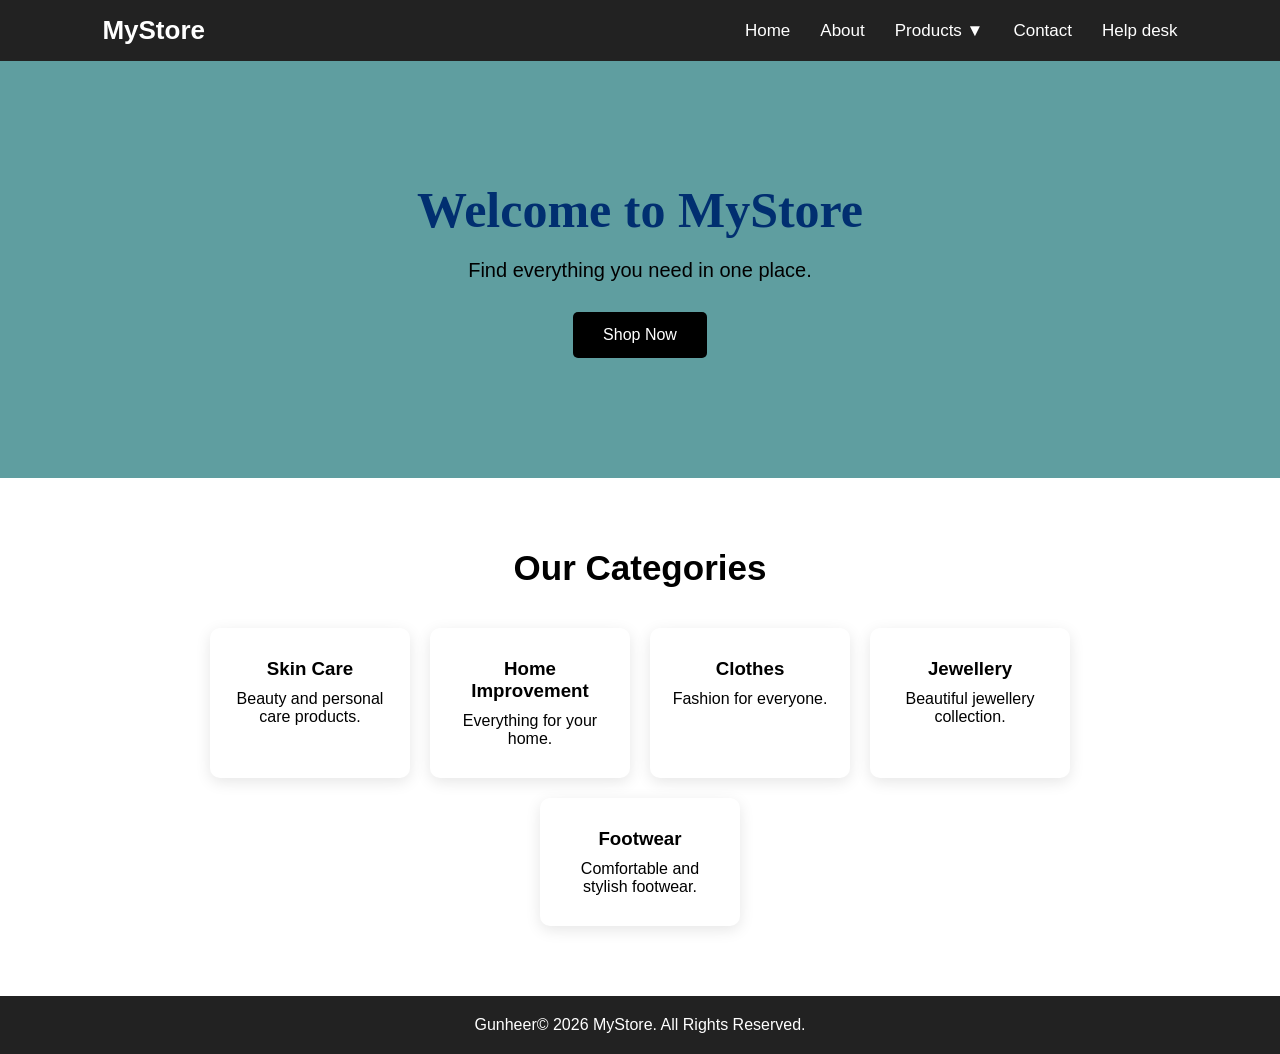
==== index.html @ a4bb6c12 "initiated" ====
<!DOCTYPE html>
<html lang="en">
<head>
    <meta charset="UTF-8">
    <meta name="viewport" content="width=device-width, initial-scale=1.0">
    <title>My Store</title>

    <link rel="stylesheet" href="style.css">
</head>

<body>

    <!-- NAVBAR -->

    <nav class="navbar">

        <div class="logo">
            MyStore
        </div>

        <ul class="nav-links">

            <li>
                <a href="index.html">Home</a>
            </li>

            <li>
                <a href="about.html">About</a>
            </li>

            <li class="dropdown">

                <a href="products.html">
                    Products ▼
                </a>

                <ul class="dropdown-menu">

                    <li>
                        <a href="products.html?category=skincare">
                            Skin Care
                        </a>
                    </li>

                    <li>
                        <a href="products.html?category=home">
                            Home Improvement
                        </a>
                    </li>

                    <li>
                        <a href="products.html?category=clothes">
                            Clothes
                        </a>
                    </li>

                    <li>
                        <a href="products.html?category=jewellery">
                            Jewellery
                        </a>
                    </li>

                    <li>
                        <a href="products.html?category=footwear">
                            Footwear
                        </a>
                    </li>

                </ul>

            </li>

            <li>
                <a href="contact.html">Contact</a>
            </li>


            <li>
                <a href="helpdesk.html">Help desk</a>
            </li>

        </ul>

    </nav>


    <!-- HERO SECTION -->

    <section class="hero" id="gunheer">

        <h1 class="yachicolor">Welcome to MyStore</h1>

        <p>
            Find everything you need in one place.
        </p>

        <a href="products.html" class="btn">
            Shop Now
        </a>

    </section>


    <!-- CATEGORIES -->

    <section class="categories">

        <h2>Our Categories</h2>

        <div class="category-container">

            <div class="category-card">
                <h3>Skin Care</h3>
                <p>Beauty and personal care products.</p>
            </div>

            <div class="category-card">
                <h3>Home Improvement</h3>
                <p>Everything for your home.</p>
            </div>

            <div class="category-card">
                <h3>Clothes</h3>
                <p>Fashion for everyone.</p>
            </div>

            <div class="category-card">
                <h3>Jewellery</h3>
                <p>Beautiful jewellery collection.</p>
            </div>

            <div class="category-card">
                <h3>Footwear</h3>
                <p>Comfortable and stylish footwear.</p>
            </div>

        </div>

    </section>


    <footer>
        <p>Gunheer© 2026 MyStore. All Rights Reserved.</p>
    </footer>


    <script src="script.js"></script>

</body>
</html>
---- style.css ----
* {
    margin: 0;
    padding: 0;
    box-sizing: border-box;
}

body {
    font-family: Arial, sans-serif;
}

/* NAVBAR */

.navbar {
    display: flex;
    justify-content: space-between;
    align-items: center;

    padding: 15px 8%;

    background: #222;
    color: white;
}

.logo {
    font-size: 26px;
    font-weight: bold;
}

.nav-links {
    display: flex;
    list-style: none;
    gap: 30px;
}

.nav-links li {
    position: relative;
}

.nav-links a {
    color: white;
    text-decoration: none;
    font-size: 17px;
}

/* DROPDOWN */

.dropdown-menu {
    display: none;

    position: absolute;
    top: 25px;
    left: 0;

    background: white;

    width: 200px;

    list-style: none;

    box-shadow: 0 5px 15px rgba(0,0,0,0.2);

    z-index: 10;
}

.dropdown-menu li {
    padding: 12px;
}

.dropdown-menu a {
    color: black;
}

.dropdown:hover .dropdown-menu {
    display: block;
}

/* HERO */

.hero {
    text-align: center;

    padding: 120px 20px;

    background: #f4f4f4;
}

.hero h1 {
    font-size: 50px;
    margin-bottom: 20px;
}

.hero p {
    font-size: 20px;
    margin-bottom: 30px;
}

.btn {
    display: inline-block;

    padding: 14px 30px;

    background: black;
    color: white;

    text-decoration: none;

    border-radius: 5px;
}

/* CATEGORIES */

.categories {
    padding: 70px 8%;
    text-align: center;
}

.categories h2 {
    font-size: 35px;
    margin-bottom: 40px;
}

.category-container {
    display: flex;
    justify-content: center;
    gap: 20px;
    flex-wrap: wrap;
}

.category-card {
    width: 200px;

    padding: 30px 20px;

    border-radius: 10px;

    box-shadow: 0 4px 15px rgba(0,0,0,0.1);
}

.category-card h3 {
    margin-bottom: 10px;
}

/* FOOTER */

footer {
    text-align: center;

    padding: 20px;

    background: #222;
    color: white;
}


/* /* ye ham color change kar rahe hain *  #-id,.class/ */

.yachicolor
{
  color:rgb(1, 47, 112) ;
  font-family: cursive; 
}

#gunheer
{
    background-color: cadetblue;
}
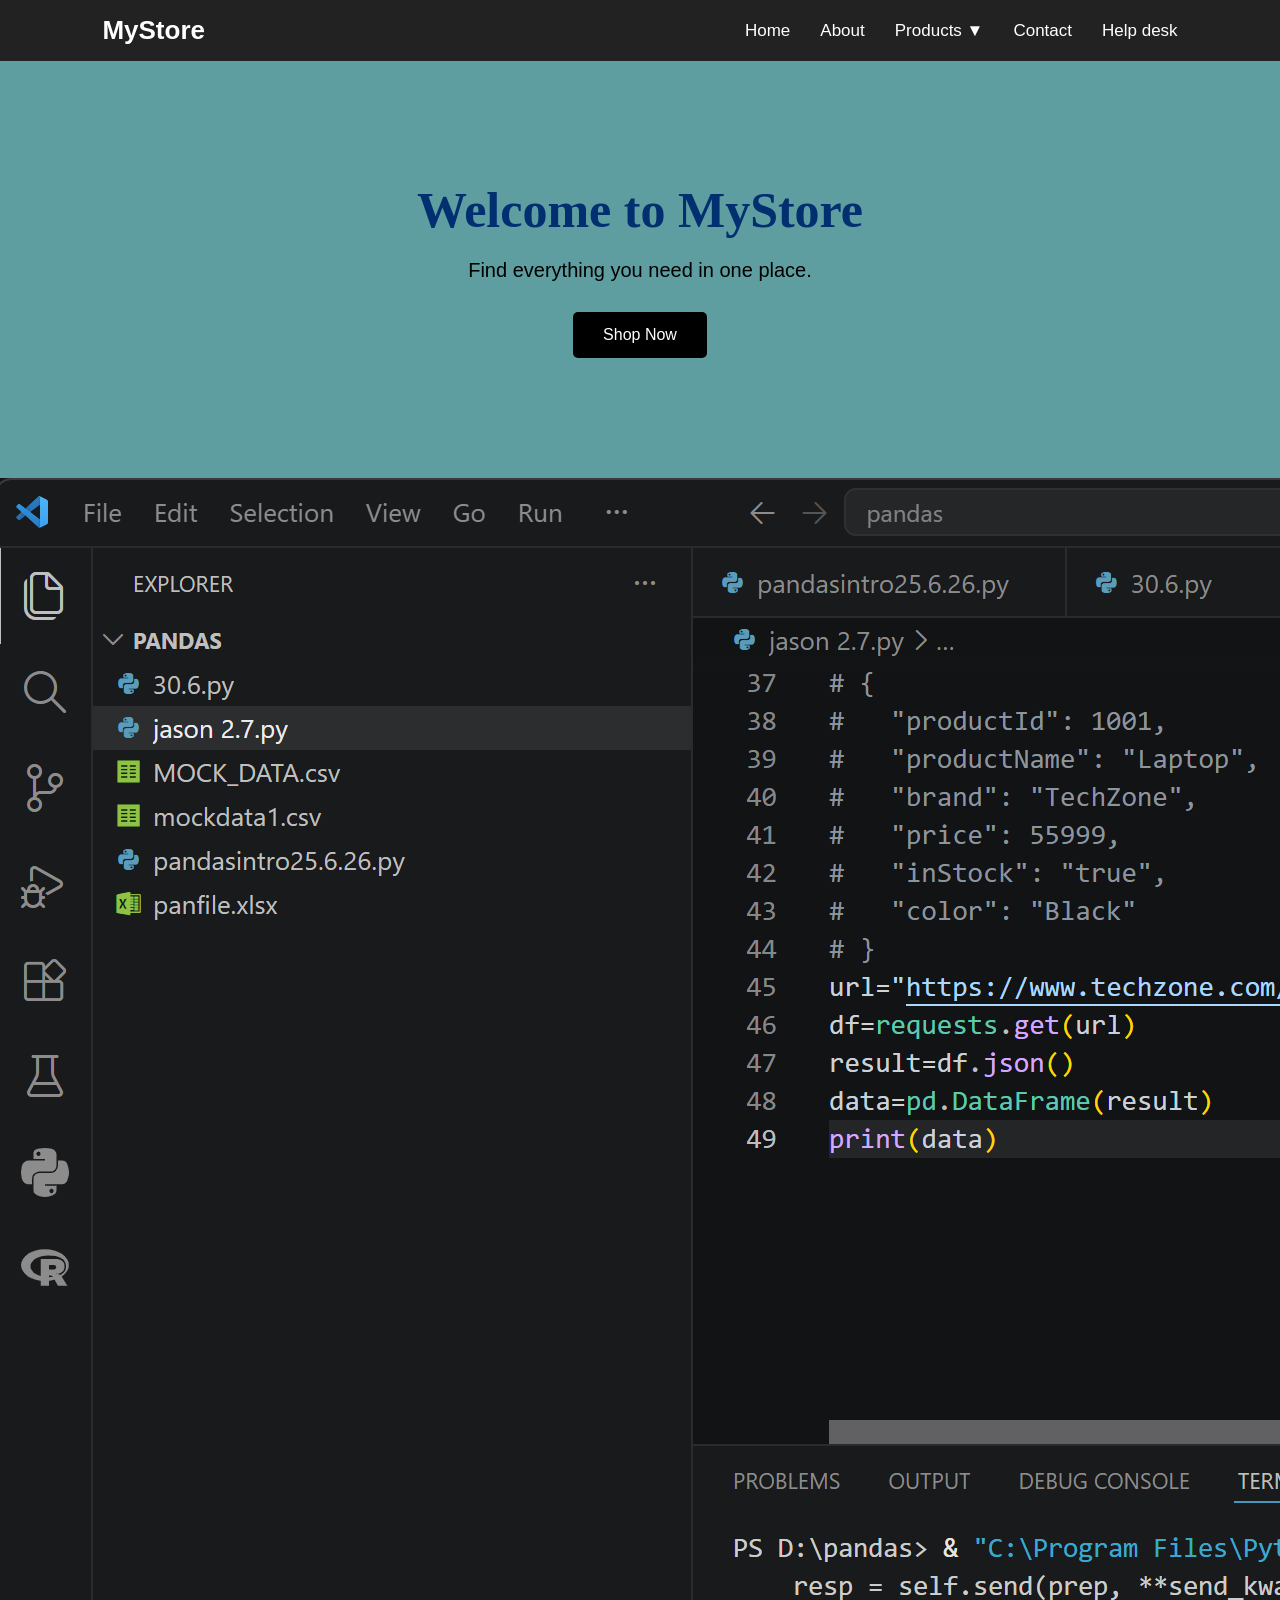
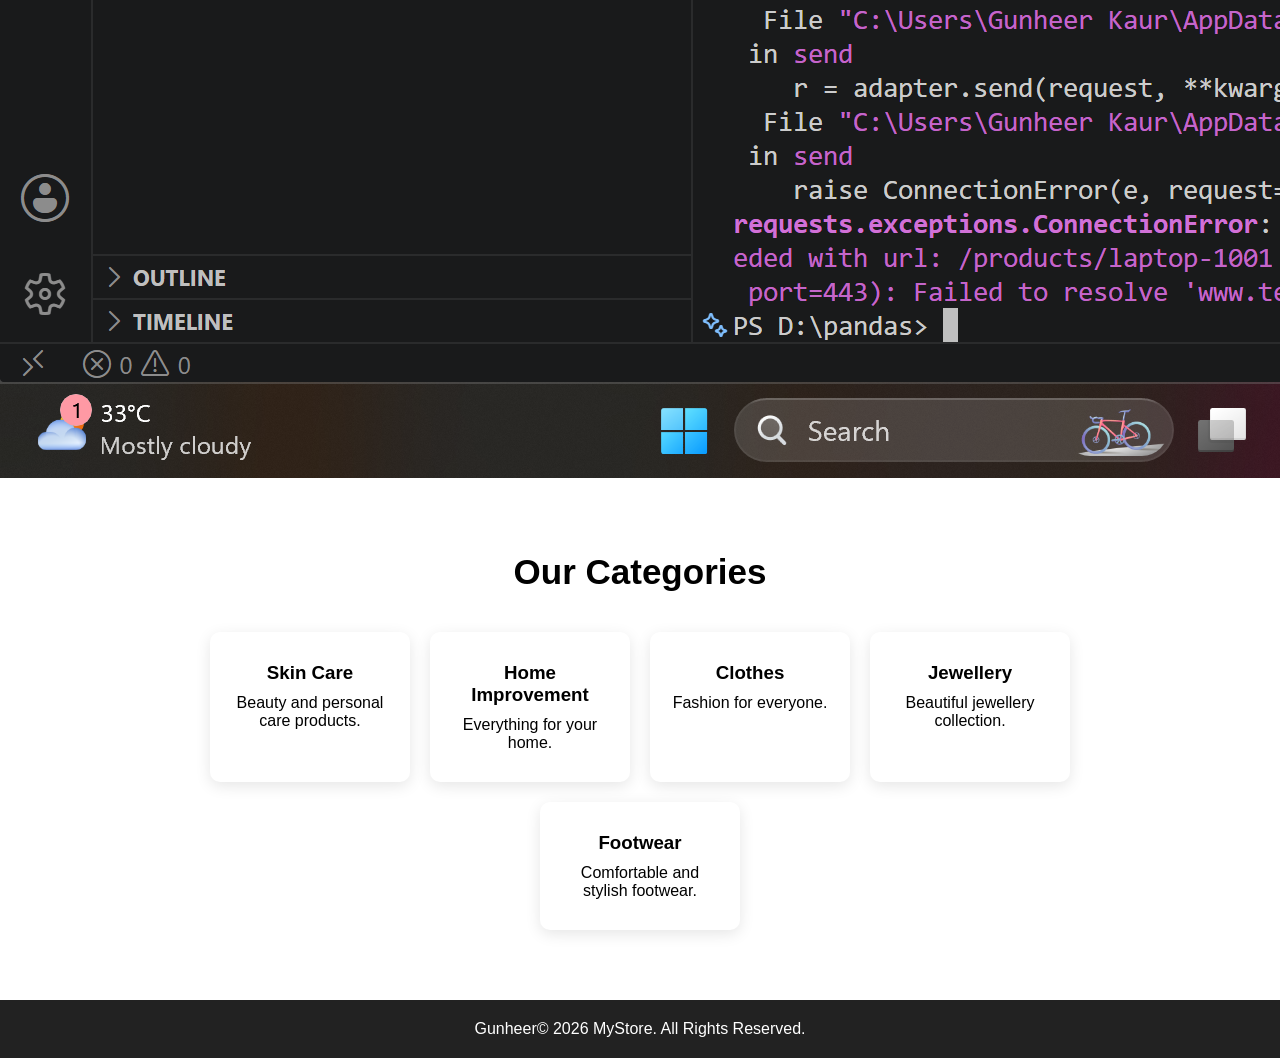
==== commit a2e435e8: "updated" ====
--- a/index.html
+++ b/index.html
@@ -99,7 +99,7 @@
         </a>
 
     </section>
-
+<img src="Screenshot (14).png">
 
     <!-- CATEGORIES -->
 
